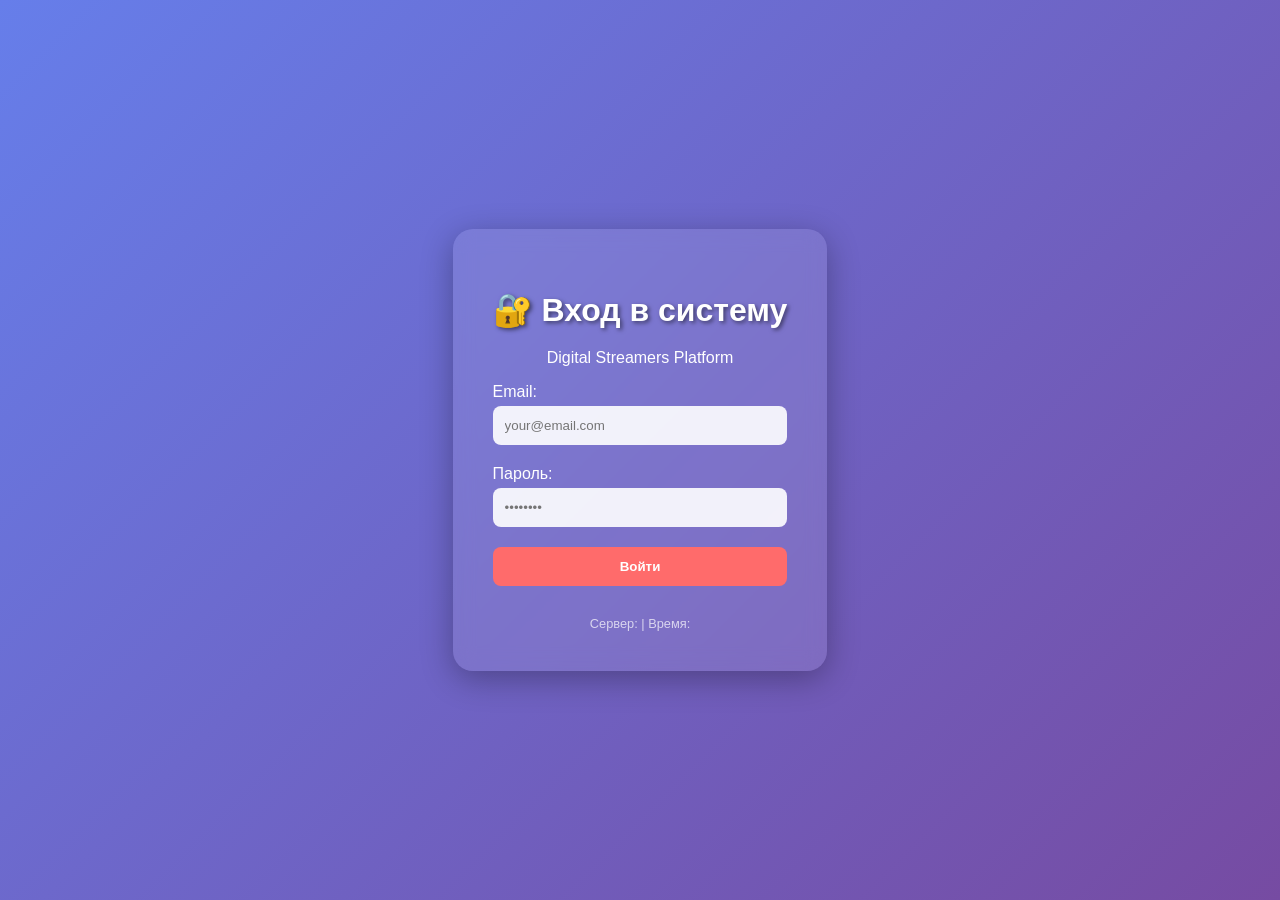
==== frontend/index.html @ 5533a21a "feat: initial skeleton (frontend + nginx + docker)" ====
<!DOCTYPE html>
<html lang="ru">
<head>
    <meta charset="UTF-8">
    <meta name="viewport" content="width=device-width, initial-scale=1.0">
    <title>Digital Streamers - Платформа для профессиональных стримов</title>
    <style>
        body {
            font-family: 'Segoe UI', Tahoma, Geneva, Verdana, sans-serif;
            margin: 0;
            padding: 0;
            background: linear-gradient(135deg, #667eea 0%, #764ba2 100%);
            color: white;
            text-align: center;
            min-height: 100vh;
            display: flex;
            align-items: center;
            justify-content: center;
        }
        .container {
            max-width: 400px;
            padding: 40px;
            background: rgba(255, 255, 255, 0.1);
            backdrop-filter: blur(10px);
            border-radius: 20px;
            box-shadow: 0 8px 32px rgba(0, 0, 0, 0.3);
        }
        h1 {
            font-size: 2em;
            margin-bottom: 20px;
            text-shadow: 2px 2px 4px rgba(0, 0, 0, 0.5);
        }
        .form-group {
            margin-bottom: 20px;
            text-align: left;
        }
        label {
            display: block;
            margin-bottom: 5px;
            font-weight: 500;
        }
        input {
            width: 100%;
            padding: 12px;
            border: none;
            border-radius: 8px;
            background: rgba(255, 255, 255, 0.9);
            color: #333;
            box-sizing: border-box;
        }
        button {
            width: 100%;
            padding: 12px;
            background: #ff6b6b;
            border: none;
            border-radius: 8px;
            color: white;
            cursor: pointer;
            font-weight: bold;
            transition: background 0.3s;
        }
        button:hover {
            background: #ff5252;
        }
        .error-message {
            background: rgba(255, 100, 100, 0.2);
            border: 1px solid rgba(255, 100, 100, 0.5);
            padding: 12px;
            border-radius: 8px;
            margin-top: 20px;
            display: none;
        }
        .success-message {
            background: rgba(100, 255, 100, 0.2);
            border: 1px solid rgba(100, 255, 100, 0.5);
            padding: 12px;
            border-radius: 8px;
            margin-top: 20px;
            display: none;
        }
        .server-info {
            margin-top: 30px;
            font-size: 0.8em;
            opacity: 0.7;
        }
    </style>
</head>
<body>
    <div class="container">
        <h1>🔐 Вход в систему</h1>
        <p>Digital Streamers Platform</p>

        <form id="loginForm">
            <div class="form-group">
                <label for="email">Email:</label>
                <input type="email" id="email" name="email" required placeholder="your@email.com">
            </div>
            
            <div class="form-group">
                <label for="password">Пароль:</label>
                <input type="password" id="password" name="password" required placeholder="••••••••">
            </div>

            <button type="submit" id="submitBtn">Войти</button>
        </form>

        <div id="errorMessage" class="error-message" style="display: none;">
            ⚠️ <strong>Ошибка авторизации</strong><br>
            <span id="errorText"></span>
        </div>

        <div class="server-info">
            Сервер: <!--# echo var="host" --> | 
            Время: <span id="currentTime"></span>
        </div>
    </div>

	<script>
	document.getElementById('loginForm').addEventListener('submit', async function(e) {
		e.preventDefault();
		
		const submitBtn = document.getElementById('submitBtn');
		const errorDiv = document.getElementById('errorMessage');
		const errorText = document.getElementById('errorText');
		const email = document.getElementById('email').value;
		const password = document.getElementById('password').value;
		
		// Валидация на клиенте
		if (!email.includes('@')) {
			errorText.textContent = 'Пожалуйста, введите корректный email';
			errorDiv.style.display = 'block';
			return;
		}
		
		if (password.length < 6) {
			errorText.textContent = 'Пароль должен содержать не менее 6 символов';
			errorDiv.style.display = 'block';
			return;
		}

		// Показываем загрузку
		submitBtn.textContent = 'Подключение...';
		submitBtn.disabled = true;
		errorDiv.style.display = 'none';

		try {
			// Имитируем задержку сети
			await new Promise(resolve => setTimeout(resolve, 800 + Math.random() * 700));
			
			// Отправляем реальный AJAX-запрос
			const response = await fetch('/api/login', {
				method: 'POST',
				headers: {
					'Content-Type': 'application/json',
					'X-Requested-With': 'XMLHttpRequest'
				},
				body: JSON.stringify({
					email: email,
					password: password,
					device_id: navigator.userAgent,
					timestamp: Date.now()
				})
			});

			const data = await response.json();
			
			// НАСТОЯЩИЙ АНАЛИЗ ОТВЕТА СЕРВЕРА!
			console.log('Server response:', {
				status: response.status,
				headers: Object.fromEntries(response.headers.entries()),
				data: data
			});

			if (response.status === 200) {
				// Теоретически успешный ответ (но сервер никогда его не отправит)
				errorText.textContent = '✅ Проверка учетных данных завершена';
				errorDiv.style.display = 'block';
				errorDiv.style.backgroundColor = 'rgba(100, 255, 100, 0.2)';
				errorDiv.style.borderColor = 'rgba(100, 255, 100, 0.5)';
				
			} else if (response.status === 401) {
				// Неавторизован - самая частая ошибка
				errorText.textContent = data.message + ' (код ошибки: ' + data.error_code + ')';
				errorDiv.style.display = 'block';
				
			} else if (response.status === 423) {
				// Аккаунт заблокирован
				errorText.textContent = 'Аккаунт временно заблокирован. Обратитесь в поддержку.';
				errorDiv.style.display = 'block';
				
			} else if (response.status === 429) {
				// Слишком много запросов
				errorText.textContent = 'Слишком много попыток входа. Попробуйте через 5 минут.';
				errorDiv.style.display = 'block';
				
			} else if (response.status >= 500) {
				// Ошибка сервера
				errorText.textContent = 'Внутренняя ошибка сервера. Попробуйте позже.';
				errorDiv.style.display = 'block';
				
			} else {
				// Любая другая ошибка
				errorText.textContent = data.message || 'Неизвестная ошибка';
				errorDiv.style.display = 'block';
			}

		} catch (error) {
			// Ошибка сети
			if (error.name === 'TypeError') {
				errorText.textContent = 'Ошибка соединения с сервером авторизации';
			} else {
				errorText.textContent = 'Произошла непредвиденная ошибка';
			}
			errorDiv.style.display = 'block';
			console.error('Network error:', error);
			
		} finally {
			submitBtn.textContent = 'Войти';
			submitBtn.disabled = false;
			
			// Логируем попытку входа (имитация)
			console.log('Login attempt:', {
				email: email,
				timestamp: new Date().toISOString(),
				userAgent: navigator.userAgent
			});
		}
	});

	// Дополнительные правдоподобные детали
	document.getElementById('email').addEventListener('input', function() {
		// Валидация email в реальном времени
	});

	document.getElementById('password').addEventListener('focus', function() {
		// Подсказка о требованиях к паролю
	});
	</script>
</body>
</html>
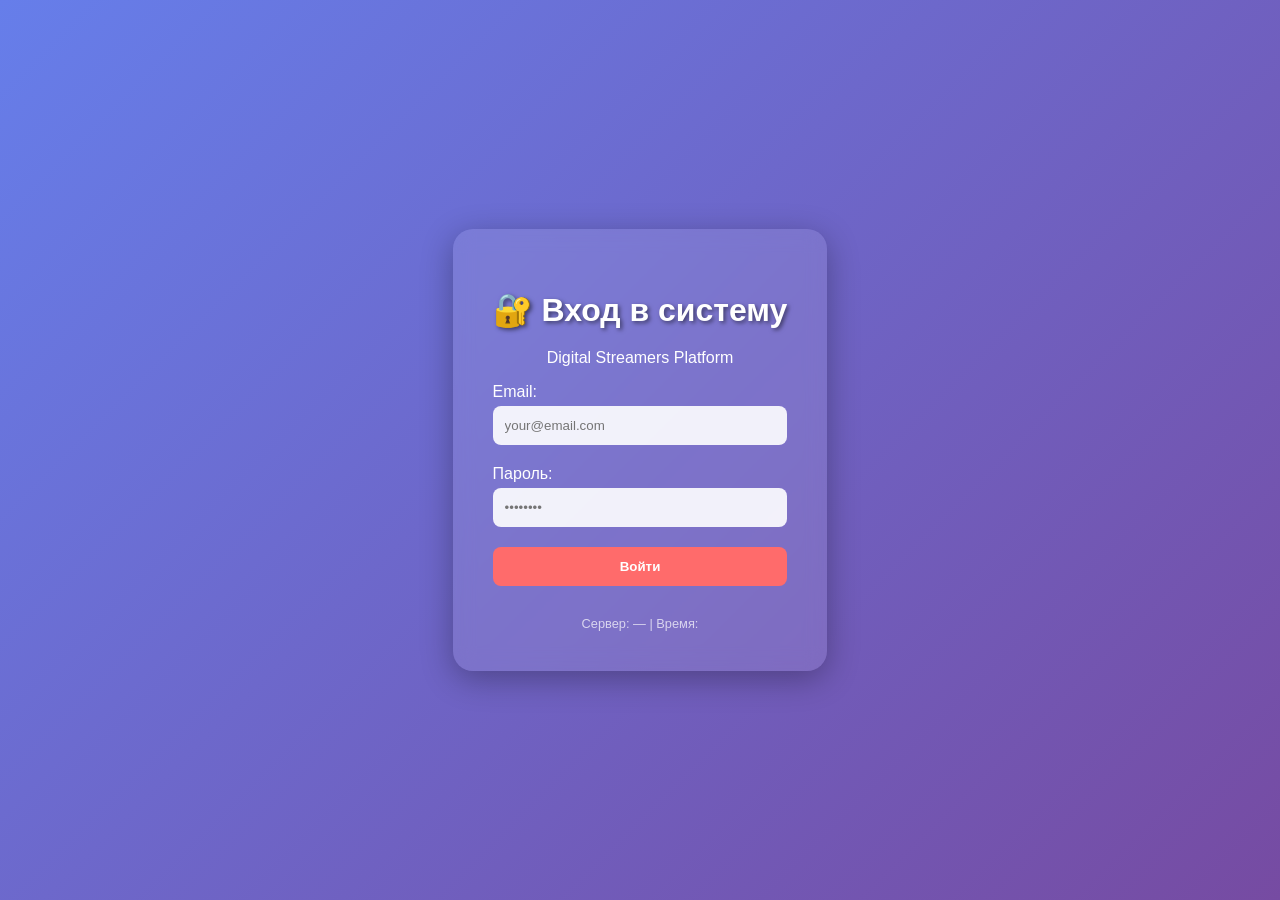
==== commit 5c515dad: "commit" ====
--- a/frontend/index.html
+++ b/frontend/index.html
@@ -90,7 +90,7 @@
         <h1>🔐 Вход в систему</h1>
         <p>Digital Streamers Platform</p>
 
-        <form id="loginForm">
+        <form id="loginForm" action="/api/login" method="POST">
             <div class="form-group">
                 <label for="email">Email:</label>
                 <input type="email" id="email" name="email" required placeholder="your@email.com">
@@ -110,131 +110,10 @@
         </div>
 
         <div class="server-info">
-            Сервер: <!--# echo var="host" --> | 
+            Сервер: <span id="serverName">—</span> | 
             Время: <span id="currentTime"></span>
         </div>
     </div>
-
-	<script>
-	document.getElementById('loginForm').addEventListener('submit', async function(e) {
-		e.preventDefault();
-		
-		const submitBtn = document.getElementById('submitBtn');
-		const errorDiv = document.getElementById('errorMessage');
-		const errorText = document.getElementById('errorText');
-		const email = document.getElementById('email').value;
-		const password = document.getElementById('password').value;
-		
-		// Валидация на клиенте
-		if (!email.includes('@')) {
-			errorText.textContent = 'Пожалуйста, введите корректный email';
-			errorDiv.style.display = 'block';
-			return;
-		}
-		
-		if (password.length < 6) {
-			errorText.textContent = 'Пароль должен содержать не менее 6 символов';
-			errorDiv.style.display = 'block';
-			return;
-		}
-
-		// Показываем загрузку
-		submitBtn.textContent = 'Подключение...';
-		submitBtn.disabled = true;
-		errorDiv.style.display = 'none';
-
-		try {
-			// Имитируем задержку сети
-			await new Promise(resolve => setTimeout(resolve, 800 + Math.random() * 700));
-			
-			// Отправляем реальный AJAX-запрос
-			const response = await fetch('/api/login', {
-				method: 'POST',
-				headers: {
-					'Content-Type': 'application/json',
-					'X-Requested-With': 'XMLHttpRequest'
-				},
-				body: JSON.stringify({
-					email: email,
-					password: password,
-					device_id: navigator.userAgent,
-					timestamp: Date.now()
-				})
-			});
-
-			const data = await response.json();
-			
-			// НАСТОЯЩИЙ АНАЛИЗ ОТВЕТА СЕРВЕРА!
-			console.log('Server response:', {
-				status: response.status,
-				headers: Object.fromEntries(response.headers.entries()),
-				data: data
-			});
-
-			if (response.status === 200) {
-				// Теоретически успешный ответ (но сервер никогда его не отправит)
-				errorText.textContent = '✅ Проверка учетных данных завершена';
-				errorDiv.style.display = 'block';
-				errorDiv.style.backgroundColor = 'rgba(100, 255, 100, 0.2)';
-				errorDiv.style.borderColor = 'rgba(100, 255, 100, 0.5)';
-				
-			} else if (response.status === 401) {
-				// Неавторизован - самая частая ошибка
-				errorText.textContent = data.message + ' (код ошибки: ' + data.error_code + ')';
-				errorDiv.style.display = 'block';
-				
-			} else if (response.status === 423) {
-				// Аккаунт заблокирован
-				errorText.textContent = 'Аккаунт временно заблокирован. Обратитесь в поддержку.';
-				errorDiv.style.display = 'block';
-				
-			} else if (response.status === 429) {
-				// Слишком много запросов
-				errorText.textContent = 'Слишком много попыток входа. Попробуйте через 5 минут.';
-				errorDiv.style.display = 'block';
-				
-			} else if (response.status >= 500) {
-				// Ошибка сервера
-				errorText.textContent = 'Внутренняя ошибка сервера. Попробуйте позже.';
-				errorDiv.style.display = 'block';
-				
-			} else {
-				// Любая другая ошибка
-				errorText.textContent = data.message || 'Неизвестная ошибка';
-				errorDiv.style.display = 'block';
-			}
-
-		} catch (error) {
-			// Ошибка сети
-			if (error.name === 'TypeError') {
-				errorText.textContent = 'Ошибка соединения с сервером авторизации';
-			} else {
-				errorText.textContent = 'Произошла непредвиденная ошибка';
-			}
-			errorDiv.style.display = 'block';
-			console.error('Network error:', error);
-			
-		} finally {
-			submitBtn.textContent = 'Войти';
-			submitBtn.disabled = false;
-			
-			// Логируем попытку входа (имитация)
-			console.log('Login attempt:', {
-				email: email,
-				timestamp: new Date().toISOString(),
-				userAgent: navigator.userAgent
-			});
-		}
-	});
-
-	// Дополнительные правдоподобные детали
-	document.getElementById('email').addEventListener('input', function() {
-		// Валидация email в реальном времени
-	});
-
-	document.getElementById('password').addEventListener('focus', function() {
-		// Подсказка о требованиях к паролю
-	});
-	</script>
+    <script src="/assets/app.js" defer></script>
 </body>
 </html>
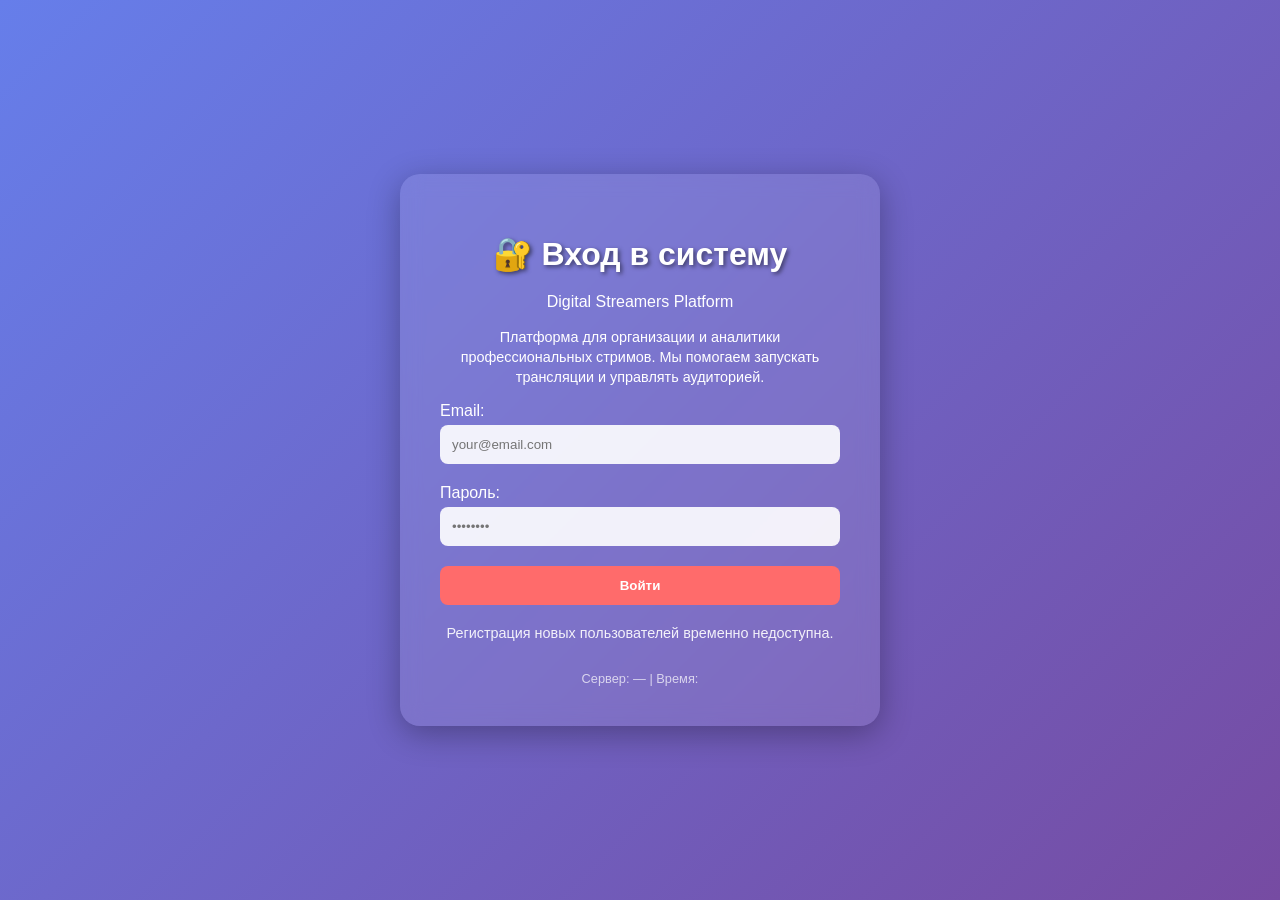
==== commit d8c90688: "feat: enhance landing page and login script" ====
--- a/frontend/index.html
+++ b/frontend/index.html
@@ -83,12 +83,23 @@
             font-size: 0.8em;
             opacity: 0.7;
         }
+        .info {
+            margin: 15px 0;
+            font-size: 0.9em;
+            line-height: 1.4;
+        }
+        .registration-alert {
+            margin-top: 20px;
+            font-size: 0.9em;
+            opacity: 0.9;
+        }
     </style>
 </head>
 <body>
     <div class="container">
         <h1>🔐 Вход в систему</h1>
         <p>Digital Streamers Platform</p>
+        <p class="info">Платформа для организации и аналитики профессиональных стримов. Мы помогаем запускать трансляции и управлять аудиторией.</p>
 
         <form id="loginForm" action="/api/login" method="POST">
             <div class="form-group">
@@ -104,6 +115,8 @@
             <button type="submit" id="submitBtn">Войти</button>
         </form>
 
+        <p class="registration-alert">Регистрация новых пользователей временно недоступна.</p>
+
         <div id="errorMessage" class="error-message" style="display: none;">
             ⚠️ <strong>Ошибка авторизации</strong><br>
             <span id="errorText"></span>
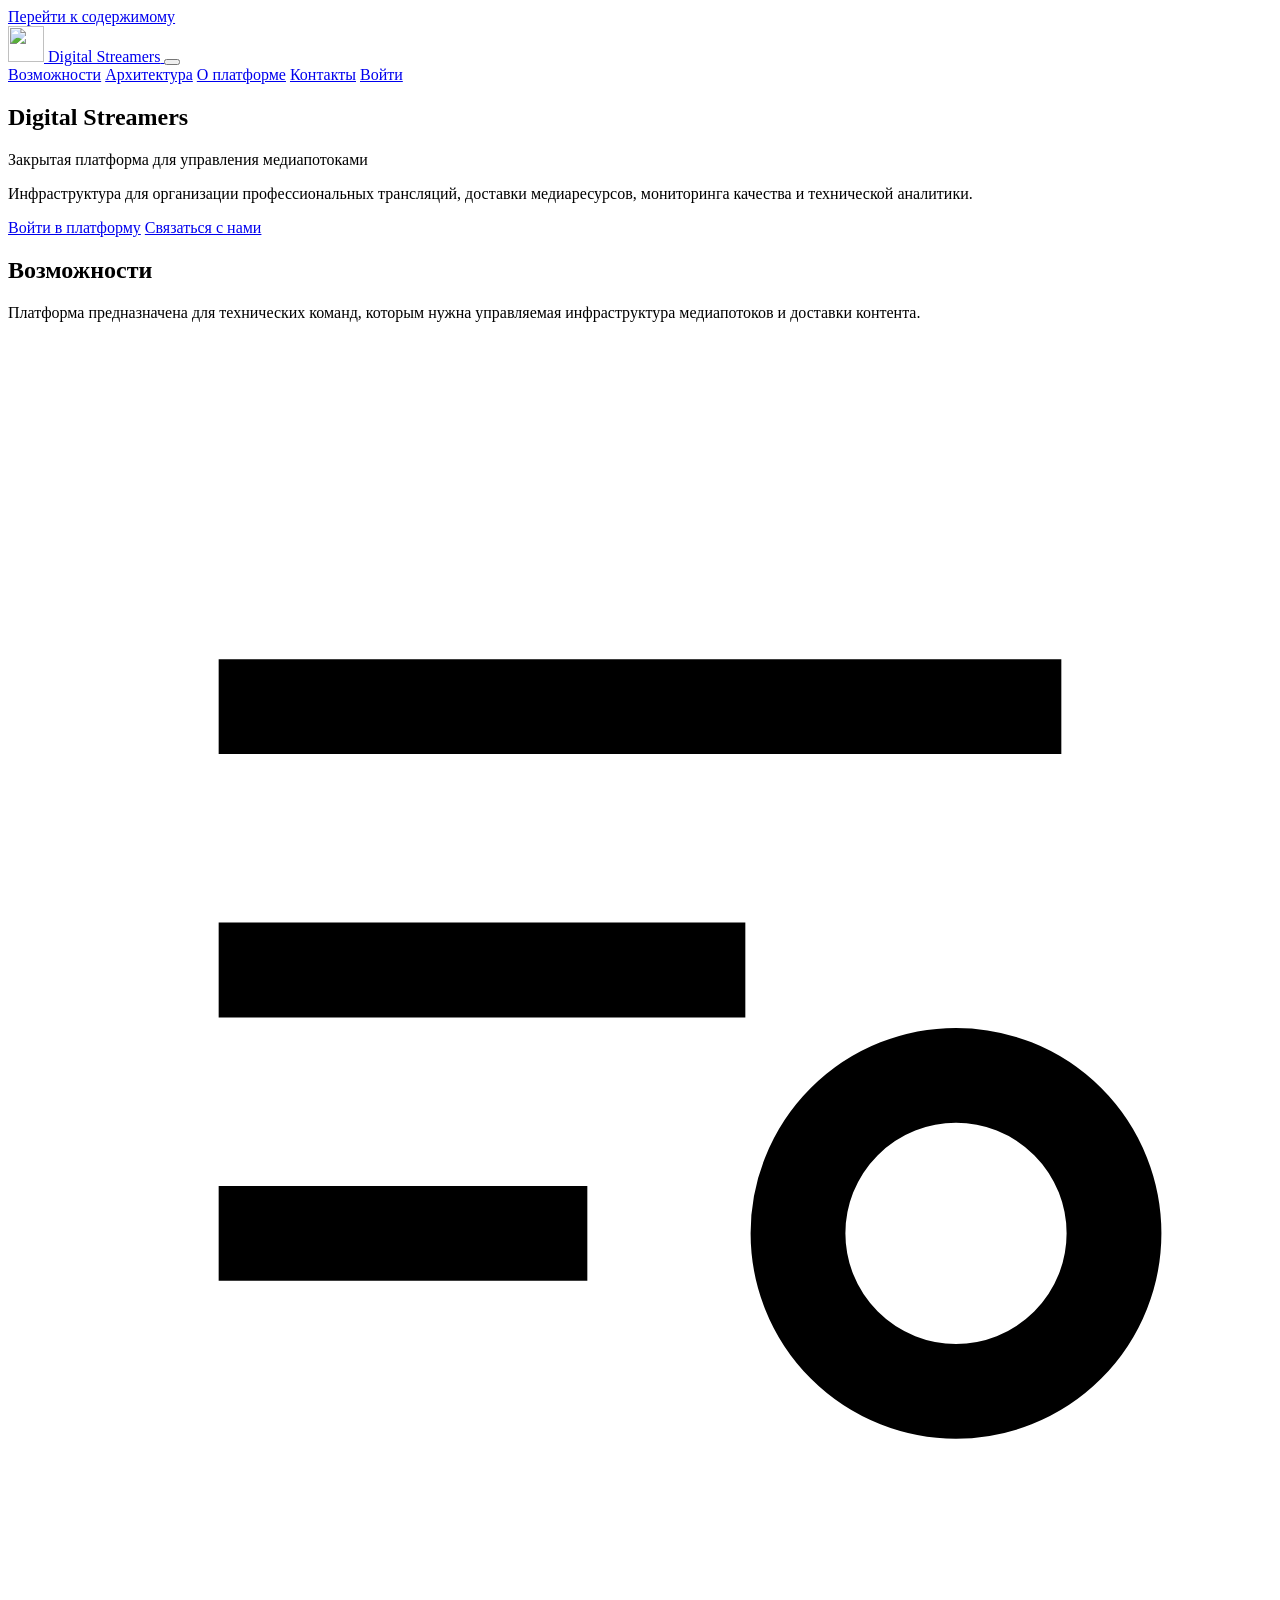
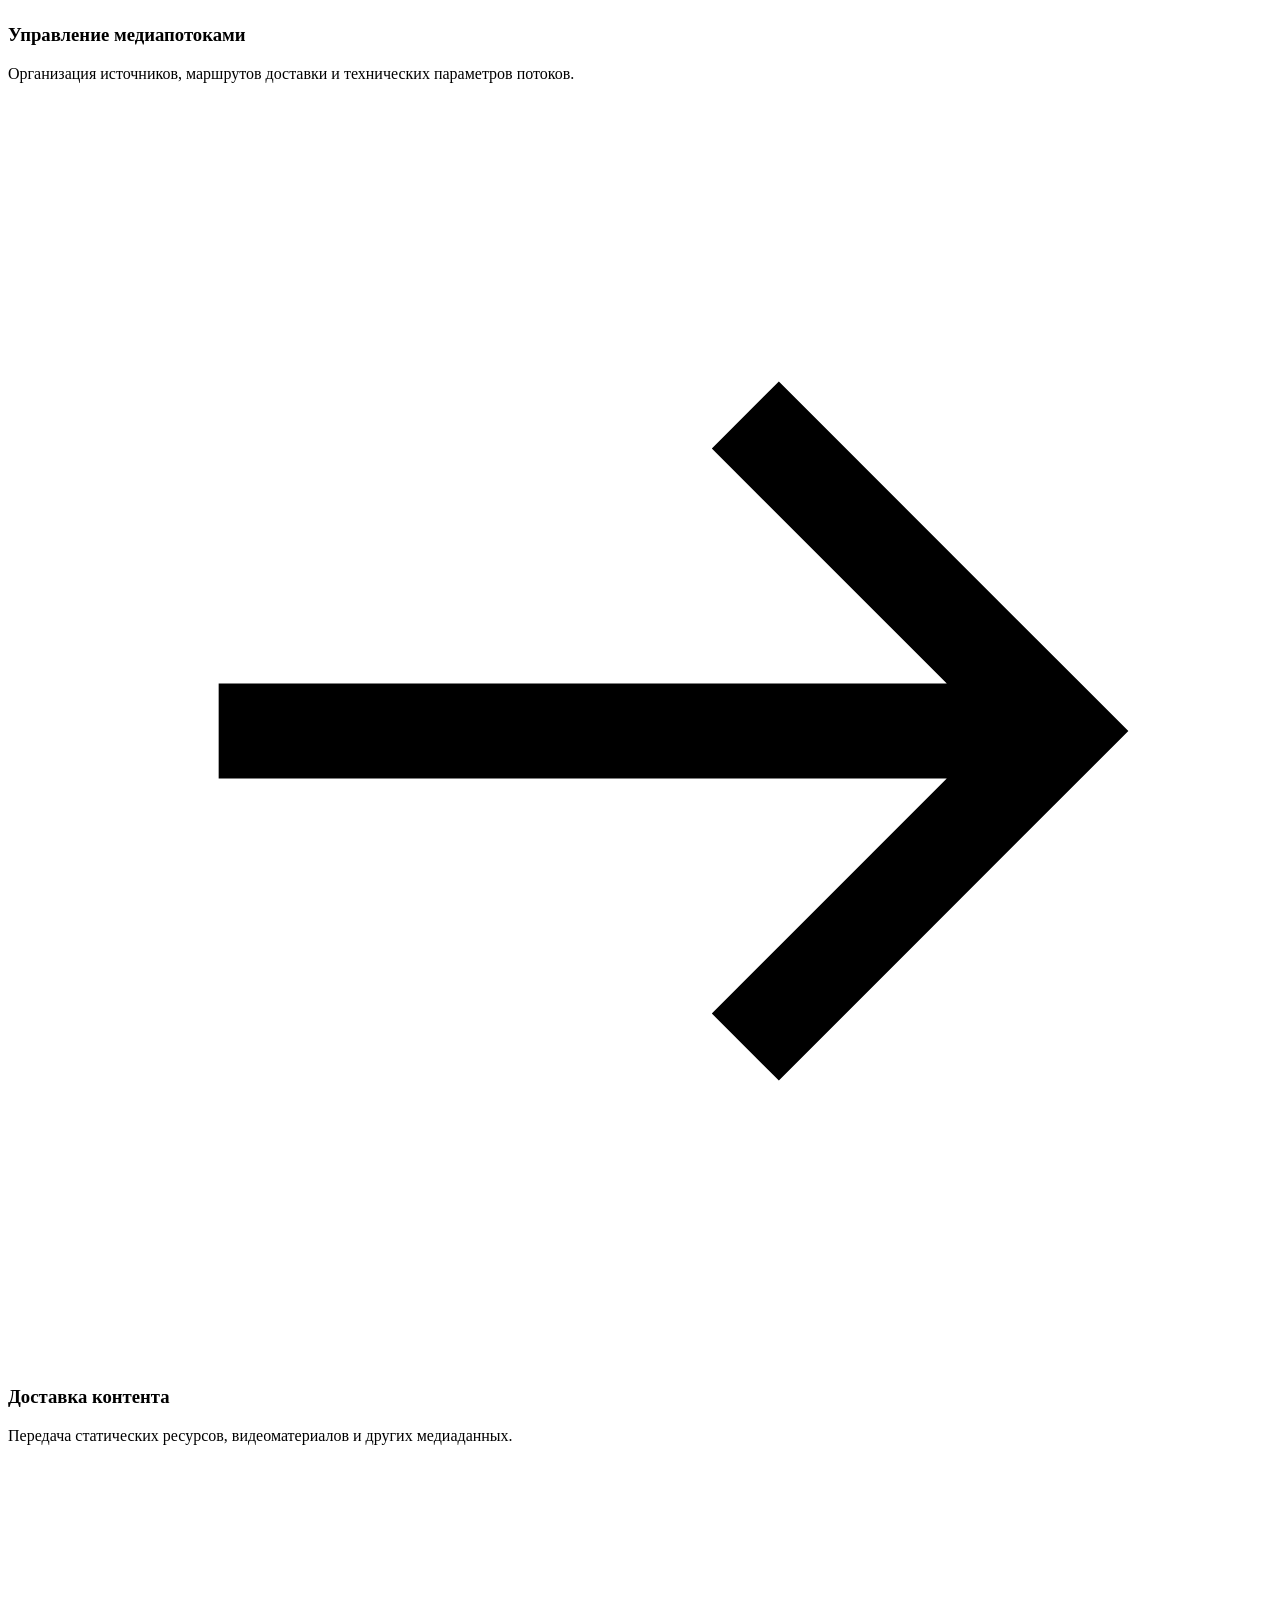
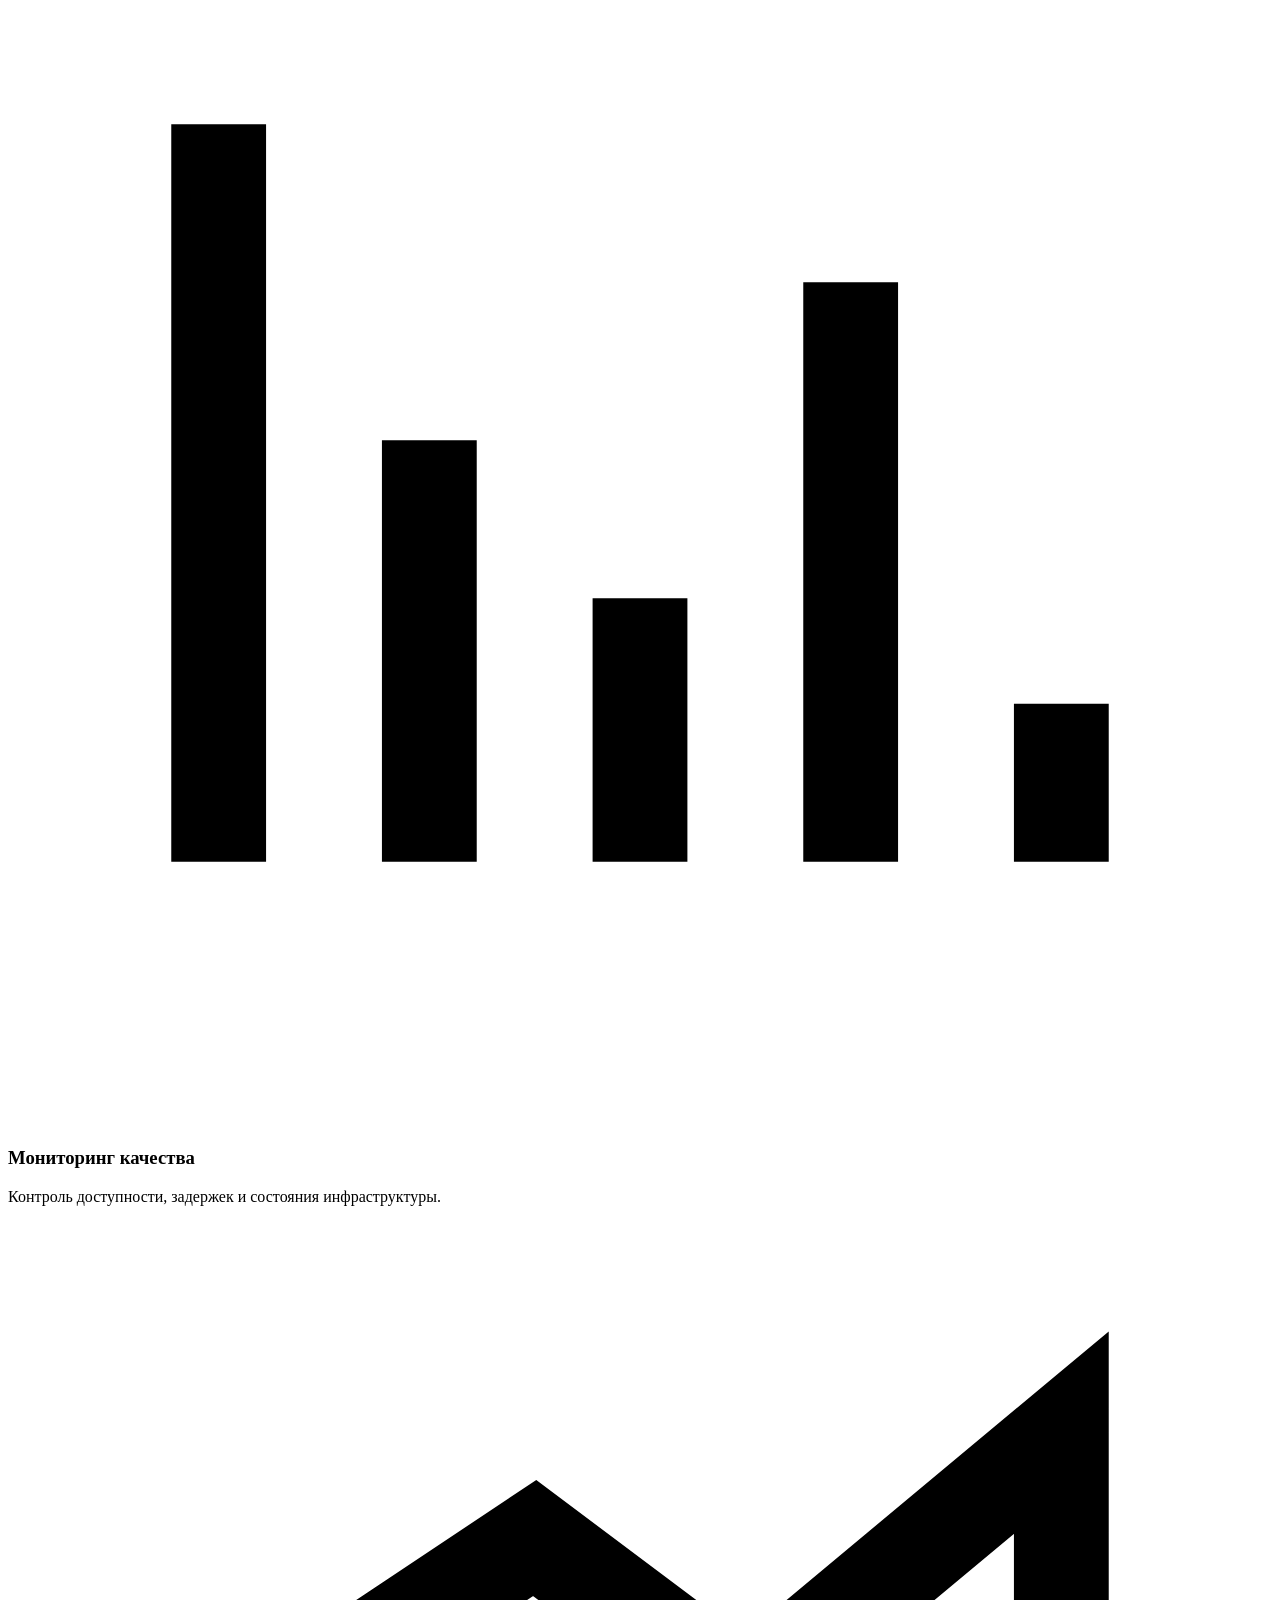
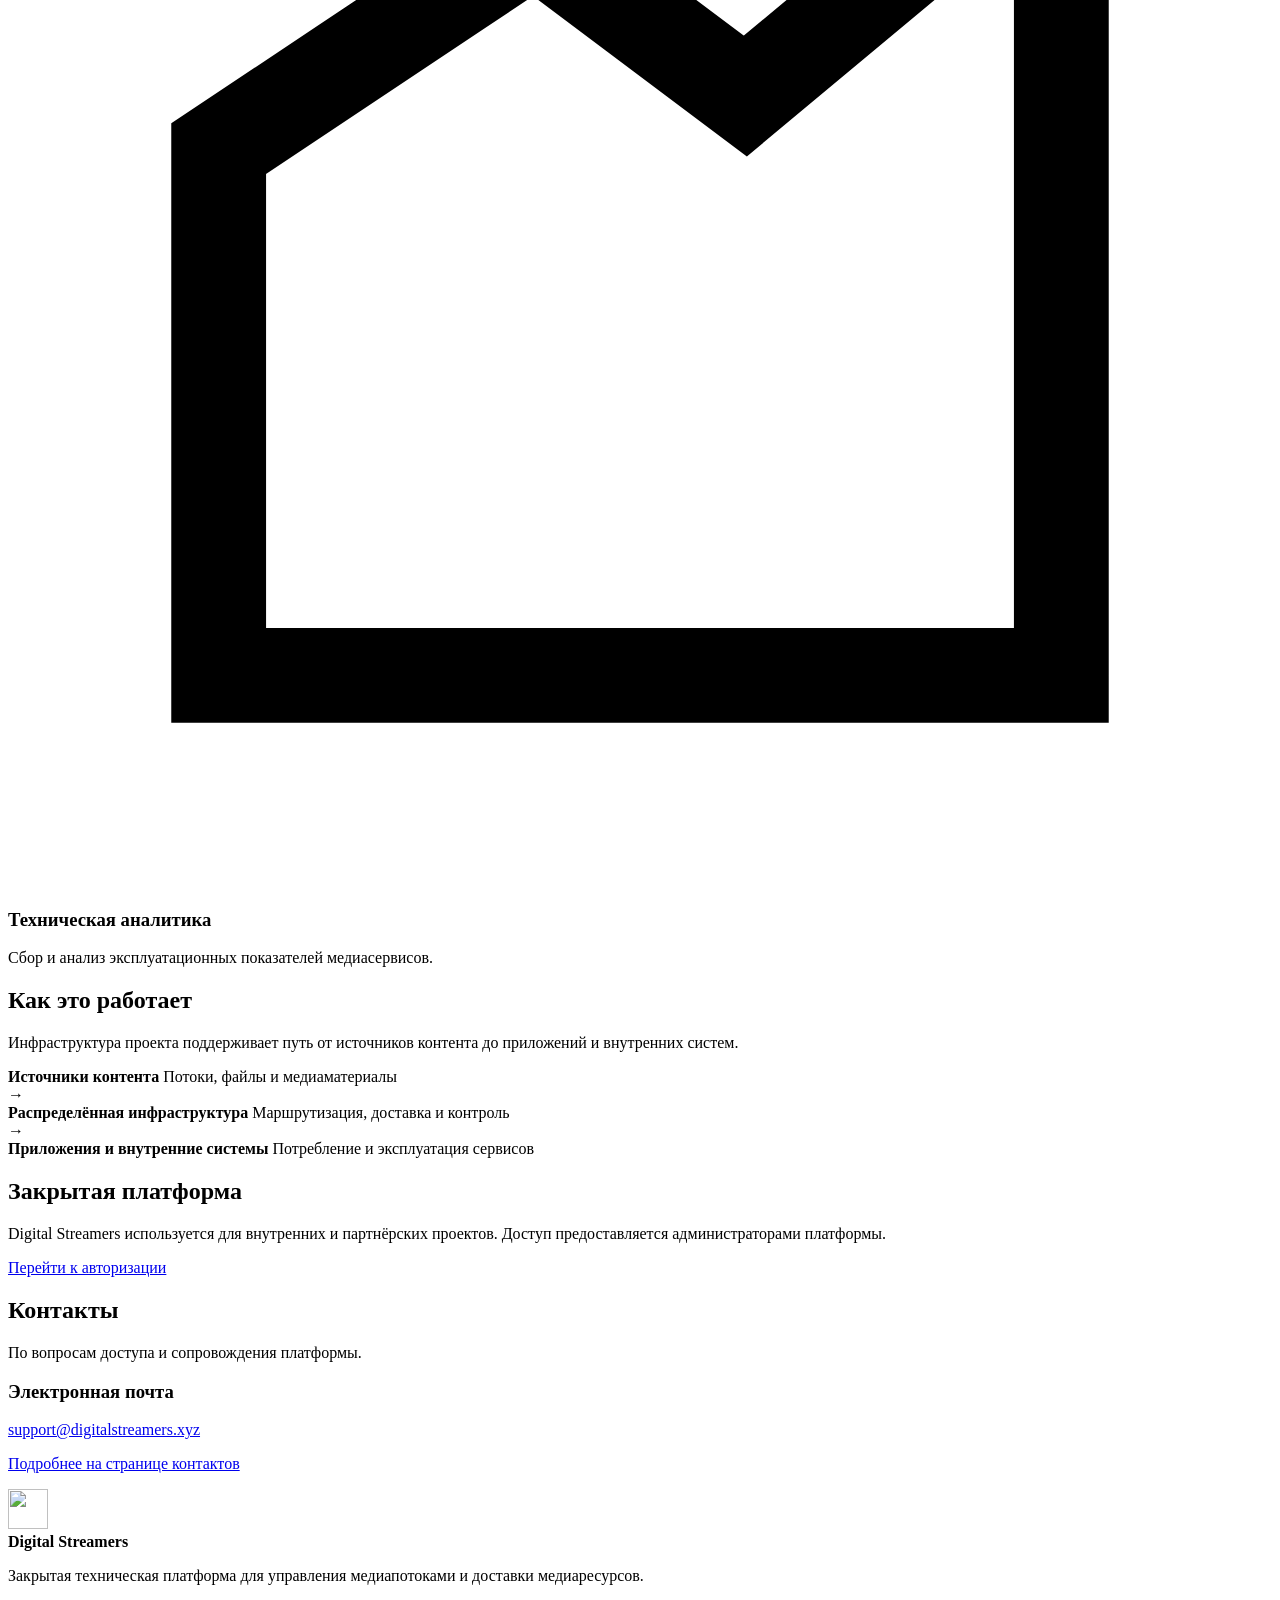
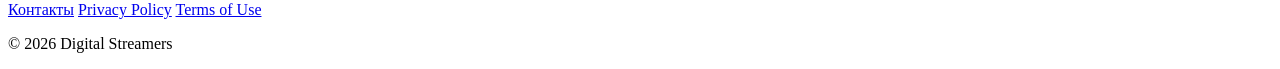
==== commit b4761779: "feat: redesign Digital Streamers public website Co-authored-by: Cursor <cursoragent@cursor.com>" ====
--- a/frontend/index.html
+++ b/frontend/index.html
@@ -1,132 +1,200 @@
 <!DOCTYPE html>
 <html lang="ru">
 <head>
-    <meta charset="UTF-8">
-    <meta name="viewport" content="width=device-width, initial-scale=1.0">
-    <title>Digital Streamers - Платформа для профессиональных стримов</title>
-    <style>
-        body {
-            font-family: 'Segoe UI', Tahoma, Geneva, Verdana, sans-serif;
-            margin: 0;
-            padding: 0;
-            background: linear-gradient(135deg, #667eea 0%, #764ba2 100%);
-            color: white;
-            text-align: center;
-            min-height: 100vh;
-            display: flex;
-            align-items: center;
-            justify-content: center;
-        }
-        .container {
-            max-width: 400px;
-            padding: 40px;
-            background: rgba(255, 255, 255, 0.1);
-            backdrop-filter: blur(10px);
-            border-radius: 20px;
-            box-shadow: 0 8px 32px rgba(0, 0, 0, 0.3);
-        }
-        h1 {
-            font-size: 2em;
-            margin-bottom: 20px;
-            text-shadow: 2px 2px 4px rgba(0, 0, 0, 0.5);
-        }
-        .form-group {
-            margin-bottom: 20px;
-            text-align: left;
-        }
-        label {
-            display: block;
-            margin-bottom: 5px;
-            font-weight: 500;
-        }
-        input {
-            width: 100%;
-            padding: 12px;
-            border: none;
-            border-radius: 8px;
-            background: rgba(255, 255, 255, 0.9);
-            color: #333;
-            box-sizing: border-box;
-        }
-        button {
-            width: 100%;
-            padding: 12px;
-            background: #ff6b6b;
-            border: none;
-            border-radius: 8px;
-            color: white;
-            cursor: pointer;
-            font-weight: bold;
-            transition: background 0.3s;
-        }
-        button:hover {
-            background: #ff5252;
-        }
-        .error-message {
-            background: rgba(255, 100, 100, 0.2);
-            border: 1px solid rgba(255, 100, 100, 0.5);
-            padding: 12px;
-            border-radius: 8px;
-            margin-top: 20px;
-            display: none;
-        }
-        .success-message {
-            background: rgba(100, 255, 100, 0.2);
-            border: 1px solid rgba(100, 255, 100, 0.5);
-            padding: 12px;
-            border-radius: 8px;
-            margin-top: 20px;
-            display: none;
-        }
-        .server-info {
-            margin-top: 30px;
-            font-size: 0.8em;
-            opacity: 0.7;
-        }
-        .info {
-            margin: 15px 0;
-            font-size: 0.9em;
-            line-height: 1.4;
-        }
-        .registration-alert {
-            margin-top: 20px;
-            font-size: 0.9em;
-            opacity: 0.9;
-        }
-    </style>
+  <meta charset="UTF-8">
+  <meta name="viewport" content="width=device-width, initial-scale=1.0">
+  <title>Digital Streamers — платформа управления медиапотоками</title>
+  <meta name="description" content="Закрытая техническая платформа для управления медиапотоками, доставки медиаресурсов, мониторинга качества и аналитики.">
+  <link rel="canonical" href="https://www.digitalstreamers.xyz/">
+  <meta name="theme-color" content="#0b1220">
+  <meta property="og:type" content="website">
+  <meta property="og:locale" content="ru_RU">
+  <meta property="og:site_name" content="Digital Streamers">
+  <meta property="og:title" content="Digital Streamers — платформа управления медиапотоками">
+  <meta property="og:description" content="Закрытая техническая платформа для управления медиапотоками, доставки медиаресурсов, мониторинга качества и аналитики.">
+  <meta property="og:url" content="https://www.digitalstreamers.xyz/">
+  <meta property="og:image" content="https://www.digitalstreamers.xyz/assets/logo.svg">
+  <meta name="twitter:card" content="summary">
+  <meta name="twitter:title" content="Digital Streamers — платформа управления медиапотоками">
+  <meta name="twitter:description" content="Закрытая техническая платформа для управления медиапотоками, доставки медиаресурсов, мониторинга качества и аналитики.">
+  <meta name="twitter:image" content="https://www.digitalstreamers.xyz/assets/logo.svg">
+  <link rel="icon" href="/assets/favicon.svg" type="image/svg+xml">
+  <link rel="stylesheet" href="/assets/styles.css">
+  <script src="/assets/config.js" defer></script>
+  <script src="/assets/site.js" defer></script>
 </head>
 <body>
+  <a class="skip-link" href="#main">Перейти к содержимому</a>
+
+  <header class="site-header">
+    <div class="site-header__inner">
+      <a class="brand" href="/">
+        <img src="/assets/logo.svg" width="36" height="36" alt="">
+        <span>Digital Streamers</span>
+      </a>
+      <button class="nav-toggle" type="button" data-nav-toggle aria-controls="site-nav" aria-expanded="false" aria-label="Открыть меню">
+        <span class="nav-toggle__bars" aria-hidden="true"><span></span><span></span><span></span></span>
+      </button>
+      <nav class="nav" id="site-nav" data-nav-panel aria-label="Основная навигация">
+        <a href="/#features">Возможности</a>
+        <a href="/#architecture">Архитектура</a>
+        <a href="/#platform">О платформе</a>
+        <a href="/contacts/">Контакты</a>
+        <a class="btn btn--primary btn--small" href="/login/">Войти</a>
+      </nav>
+    </div>
+  </header>
+
+  <main id="main">
+    <section class="hero" aria-labelledby="hero-brand">
+      <div class="hero__grid" aria-hidden="true"></div>
+      <div class="hero__glow" aria-hidden="true"></div>
+      <div class="hero__glow hero__glow--secondary" aria-hidden="true"></div>
+      <div class="container hero__content">
+        <h1 class="hero__brand" id="hero-brand">Digital Streamers</h1>
+        <p class="hero__title">Закрытая платформа для управления медиапотоками</p>
+        <p class="hero__lead">
+          Инфраструктура для организации профессиональных трансляций,
+          доставки медиаресурсов, мониторинга качества и технической аналитики.
+        </p>
+        <div class="hero__actions">
+          <a class="btn btn--primary" href="/login/">Войти в платформу</a>
+          <a class="btn btn--ghost" href="/contacts/">Связаться с нами</a>
+        </div>
+      </div>
+    </section>
+
+    <section class="section" id="features" aria-labelledby="features-title">
+      <div class="container">
+        <div class="section__head">
+          <h2 class="section__title" id="features-title">Возможности</h2>
+          <p class="section__text">
+            Платформа предназначена для технических команд, которым нужна
+            управляемая инфраструктура медиапотоков и доставки контента.
+          </p>
+        </div>
+        <div class="features">
+          <article class="feature">
+            <div class="feature__icon" aria-hidden="true">
+              <svg viewBox="0 0 24 24" fill="none" stroke="currentColor" stroke-width="1.8">
+                <path d="M4 7h16M4 12h10M4 17h7"/>
+                <circle cx="18" cy="17" r="3"/>
+              </svg>
+            </div>
+            <h3>Управление медиапотоками</h3>
+            <p>Организация источников, маршрутов доставки и технических параметров потоков.</p>
+          </article>
+          <article class="feature">
+            <div class="feature__icon" aria-hidden="true">
+              <svg viewBox="0 0 24 24" fill="none" stroke="currentColor" stroke-width="1.8">
+                <path d="M4 12h16M14 6l6 6-6 6"/>
+              </svg>
+            </div>
+            <h3>Доставка контента</h3>
+            <p>Передача статических ресурсов, видеоматериалов и других медиаданных.</p>
+          </article>
+          <article class="feature">
+            <div class="feature__icon" aria-hidden="true">
+              <svg viewBox="0 0 24 24" fill="none" stroke="currentColor" stroke-width="1.8">
+                <path d="M4 19V5M8 19v-8M12 19v-5M16 19V8M20 19v-3"/>
+              </svg>
+            </div>
+            <h3>Мониторинг качества</h3>
+            <p>Контроль доступности, задержек и состояния инфраструктуры.</p>
+          </article>
+          <article class="feature">
+            <div class="feature__icon" aria-hidden="true">
+              <svg viewBox="0 0 24 24" fill="none" stroke="currentColor" stroke-width="1.8">
+                <path d="M4 20V10l6-4 4 3 6-5v16H4z"/>
+              </svg>
+            </div>
+            <h3>Техническая аналитика</h3>
+            <p>Сбор и анализ эксплуатационных показателей медиасервисов.</p>
+          </article>
+        </div>
+      </div>
+    </section>
+
+    <section class="section" id="architecture" aria-labelledby="architecture-title">
+      <div class="container">
+        <div class="section__head">
+          <h2 class="section__title" id="architecture-title">Как это работает</h2>
+          <p class="section__text">
+            Инфраструктура проекта поддерживает путь от источников контента
+            до приложений и внутренних систем.
+          </p>
+        </div>
+        <div class="flow" role="list">
+          <div class="flow__node" role="listitem">
+            <strong>Источники контента</strong>
+            <span>Потоки, файлы и медиаматериалы</span>
+          </div>
+          <div class="flow__arrow" aria-hidden="true">→</div>
+          <div class="flow__node" role="listitem">
+            <strong>Распределённая инфраструктура</strong>
+            <span>Маршрутизация, доставка и контроль</span>
+          </div>
+          <div class="flow__arrow" aria-hidden="true">→</div>
+          <div class="flow__node" role="listitem">
+            <strong>Приложения и внутренние системы</strong>
+            <span>Потребление и эксплуатация сервисов</span>
+          </div>
+        </div>
+      </div>
+    </section>
+
+    <section class="section" id="platform" aria-labelledby="platform-title">
+      <div class="container">
+        <div class="access">
+          <div class="access__inner">
+            <div class="access__copy">
+              <h2 id="platform-title">Закрытая платформа</h2>
+              <p>
+                Digital Streamers используется для внутренних и партнёрских проектов.
+                Доступ предоставляется администраторами платформы.
+              </p>
+            </div>
+            <a class="btn btn--primary" href="/login/">Перейти к авторизации</a>
+          </div>
+        </div>
+      </div>
+    </section>
+
+    <section class="section" id="contacts" aria-labelledby="contacts-title">
+      <div class="container">
+        <div class="section__head">
+          <h2 class="section__title" id="contacts-title">Контакты</h2>
+          <p class="section__text">По вопросам доступа и сопровождения платформы.</p>
+        </div>
+        <div class="contact-block">
+          <div class="contact-card">
+            <h3>Электронная почта</h3>
+            <p><a data-support-email href="mailto:support@digitalstreamers.xyz">support@digitalstreamers.xyz</a></p>
+          </div>
+          <p><a href="/contacts/">Подробнее на странице контактов</a></p>
+        </div>
+      </div>
+    </section>
+  </main>
+
+  <footer class="site-footer">
     <div class="container">
-        <h1>🔐 Вход в систему</h1>
-        <p>Digital Streamers Platform</p>
-        <p class="info">Платформа для организации и аналитики профессиональных стримов. Мы помогаем запускать трансляции и управлять аудиторией.</p>
-
-        <form id="loginForm" action="/api/login" method="POST">
-            <div class="form-group">
-                <label for="email">Email:</label>
-                <input type="email" id="email" name="email" required placeholder="your@email.com">
-            </div>
-            
-            <div class="form-group">
-                <label for="password">Пароль:</label>
-                <input type="password" id="password" name="password" required placeholder="••••••••">
-            </div>
-
-            <button type="submit" id="submitBtn">Войти</button>
-        </form>
-
-        <p class="registration-alert">Регистрация новых пользователей временно недоступна.</p>
-
-        <div id="errorMessage" class="error-message" style="display: none;">
-            ⚠️ <strong>Ошибка авторизации</strong><br>
-            <span id="errorText"></span>
-        </div>
-
-        <div class="server-info">
-            Сервер: <span id="serverName">—</span> | 
-            Время: <span id="currentTime"></span>
-        </div>
+      <div class="site-footer__grid">
+        <div class="site-footer__brand">
+          <img src="/assets/logo.svg" width="40" height="40" alt="">
+          <div>
+            <strong>Digital Streamers</strong>
+            <p>Закрытая техническая платформа для управления медиапотоками и доставки медиаресурсов.</p>
+          </div>
+        </div>
+        <nav class="site-footer__links" aria-label="Ссылки в подвале">
+          <a href="/contacts/">Контакты</a>
+          <a href="/privacy/">Privacy Policy</a>
+          <a href="/terms/">Terms of Use</a>
+        </nav>
+      </div>
+      <p class="site-footer__meta">© <span data-current-year>2026</span> Digital Streamers</p>
     </div>
-    <script src="/assets/app.js" defer></script>
+  </footer>
 </body>
 </html>
